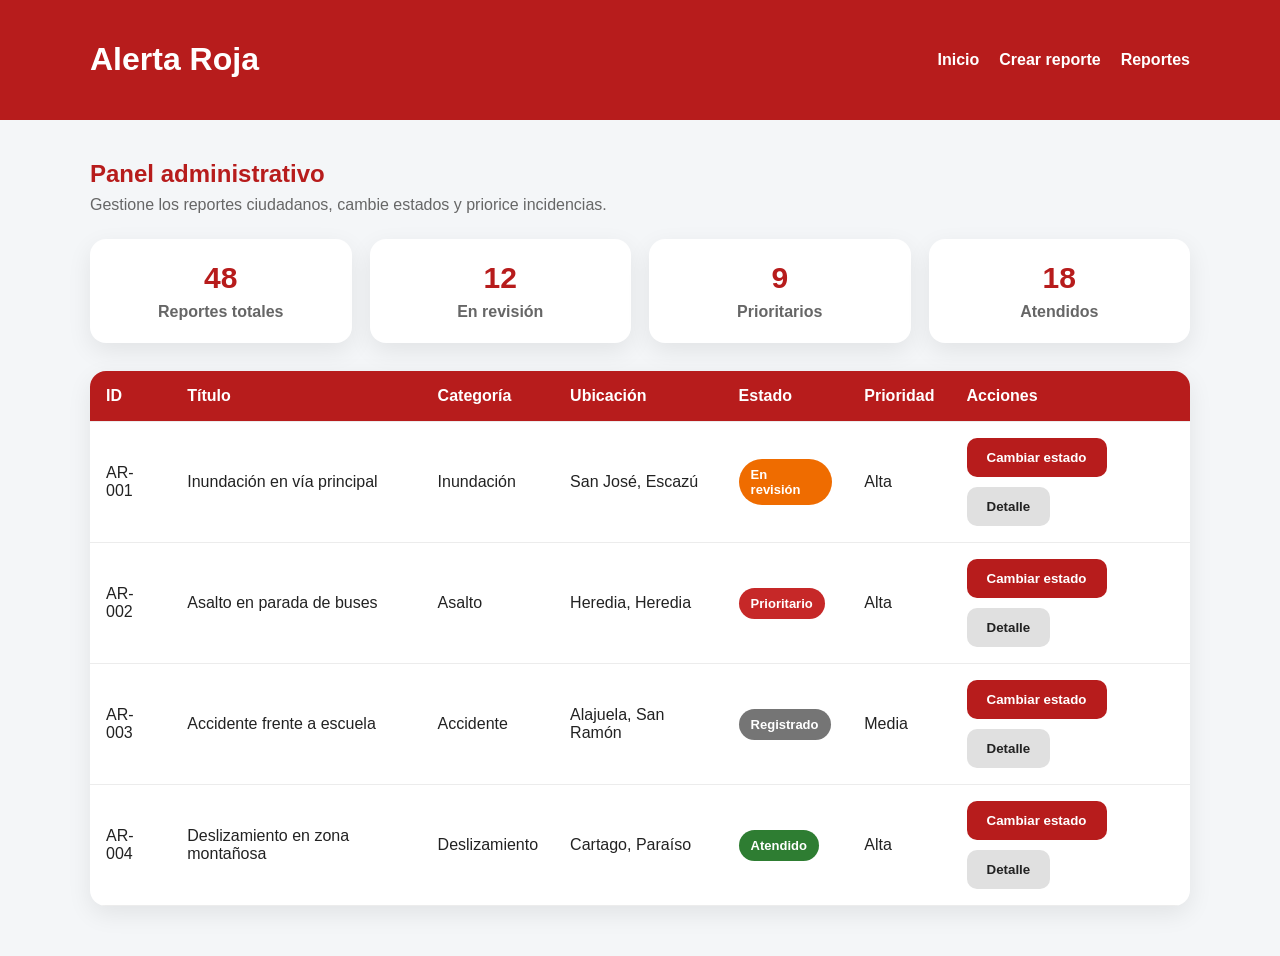
==== html/admin.html @ 3f53b0ff "diseño inicial de administrador" ====
<!DOCTYPE html>
<html lang="es">
<head>
  <meta charset="UTF-8">
  <meta name="viewport" content="width=device-width, initial-scale=1.0">
  <title>Panel Administrador | Alerta Roja</title>
  <link rel="stylesheet" href="../css/estilos.css">
</head>
<body>
  <header class="encabezado">
    <div class="contenedor encabezado-contenido">
      <h1>Alerta Roja</h1>
      <nav>
        <ul class="menu">
          <li><a href="index.html">Inicio</a></li>
          <li><a href="crear-reporte.html">Crear reporte</a></li>
          <li><a href="reportes.html">Reportes</a></li>
        </ul>
      </nav>
    </div>
  </header>

  <main class="contenedor">
    <section class="titulo-pagina">
      <h2>Panel administrativo</h2>
      <p>Gestione los reportes ciudadanos, cambie estados y priorice incidencias.</p>
    </section>

    <section class="panel-admin">
      <div class="resumen-admin">
        <div class="card-resumen">
          <h3>48</h3>
          <p>Reportes totales</p>
        </div>
        <div class="card-resumen">
          <h3>12</h3>
          <p>En revisión</p>
        </div>
        <div class="card-resumen">
          <h3>9</h3>
          <p>Prioritarios</p>
        </div>
        <div class="card-resumen">
          <h3>18</h3>
          <p>Atendidos</p>
        </div>
      </div>

      <div class="tabla-contenedor">
        <table class="tabla-admin">
          <thead>
            <tr>
              <th>ID</th>
              <th>Título</th>
              <th>Categoría</th>
              <th>Ubicación</th>
              <th>Estado</th>
              <th>Prioridad</th>
              <th>Acciones</th>
            </tr>
          </thead>
          <tbody>
            <tr>
              <td>AR-001</td>
              <td>Inundación en vía principal</td>
              <td>Inundación</td>
              <td>San José, Escazú</td>
              <td><span class="badge badge-estado revision">En revisión</span></td>
              <td>Alta</td>
              <td class="acciones-admin">
                <button class="btn btn-principal" type="button">Cambiar estado</button>
                <button class="btn btn-secundario" type="button">Detalle</button>
              </td>
            </tr>
            <tr>
              <td>AR-002</td>
              <td>Asalto en parada de buses</td>
              <td>Asalto</td>
              <td>Heredia, Heredia</td>
              <td><span class="badge badge-estado prioritario">Prioritario</span></td>
              <td>Alta</td>
              <td class="acciones-admin">
                <button class="btn btn-principal" type="button">Cambiar estado</button>
                <button class="btn btn-secundario" type="button">Detalle</button>
              </td>
            </tr>
            <tr>
              <td>AR-003</td>
              <td>Accidente frente a escuela</td>
              <td>Accidente</td>
              <td>Alajuela, San Ramón</td>
              <td><span class="badge badge-estado registrado">Registrado</span></td>
              <td>Media</td>
              <td class="acciones-admin">
                <button class="btn btn-principal" type="button">Cambiar estado</button>
                <button class="btn btn-secundario" type="button">Detalle</button>
              </td>
            </tr>
            <tr>
              <td>AR-004</td>
              <td>Deslizamiento en zona montañosa</td>
              <td>Deslizamiento</td>
              <td>Cartago, Paraíso</td>
              <td><span class="badge badge-estado atendido">Atendido</span></td>
              <td>Alta</td>
              <td class="acciones-admin">
                <button class="btn btn-principal" type="button">Cambiar estado</button>
                <button class="btn btn-secundario" type="button">Detalle</button>
              </td>
            </tr>
          </tbody>
        </table>
      </div>
    </section>
  </main>
</body>
</html>
---- css/estilos.css ----
body {
  margin: 0;
  font-family: Arial, sans-serif;
  background-color: #f4f6f8;
  color: #222;
}

.contenedor {
  width: 90%;
  max-width: 1100px;
  margin: 0 auto;
}

.encabezado {
  background-color: #b71c1c;
  color: white;
  padding: 20px 0;
}

.encabezado-contenido {
  display: flex;
  justify-content: space-between;
  align-items: center;
}

.menu {
  list-style: none;
  display: flex;
  gap: 20px;
  margin: 0;
  padding: 0;
}

.menu a {
  color: white;
  text-decoration: none;
  font-weight: bold;
}

.formulario-seccion {
  background: white;
  margin: 40px auto;
  padding: 30px;
  border-radius: 14px;
  box-shadow: 0 8px 24px rgba(0,0,0,0.08);
}

.titulo-seccion h2 {
  margin-bottom: 10px;
  color: #b71c1c;
}

.titulo-seccion p {
  margin-bottom: 25px;
  color: #666;
}

.formulario-reporte {
  display: flex;
  flex-direction: column;
  gap: 20px;
}

.fila-formulario {
  display: flex;
  gap: 20px;
  flex-wrap: wrap;
}

.grupo-formulario {
  flex: 1;
  display: flex;
  flex-direction: column;
}

.grupo-formulario label {
  margin-bottom: 8px;
  font-weight: bold;
}

.grupo-formulario input,
.grupo-formulario select,
.grupo-formulario textarea {
  padding: 12px;
  border: 1px solid #ccc;
  border-radius: 10px;
  font-size: 15px;
}

.grupo-formulario input:focus,
.grupo-formulario select:focus,
.grupo-formulario textarea:focus {
  outline: none;
  border-color: #b71c1c;
}

.acciones-formulario {
  display: flex;
  gap: 15px;
  flex-wrap: wrap;
}

.btn {
  padding: 12px 20px;
  border-radius: 10px;
  text-decoration: none;
  border: none;
  font-weight: bold;
  cursor: pointer;
}

.btn-principal {
  background-color: #b71c1c;
  color: white;
}

.btn-principal:hover {
  background-color: #8f1717;
}

.btn-secundario {
  background-color: #e0e0e0;
  color: #222;
}

.btn-secundario:hover {
  background-color: #cfcfcf;
}

.titulo-pagina {
  margin: 40px 0 25px;
}

.titulo-pagina h2 {
  margin-bottom: 8px;
  color: #b71c1c;
}

.titulo-pagina p {
  color: #666;
  margin: 0;
}

.filtros-reportes {
  display: grid;
  grid-template-columns: repeat(auto-fit, minmax(220px, 1fr));
  gap: 18px;
  background: #ffffff;
  padding: 24px;
  border-radius: 14px;
  box-shadow: 0 8px 24px rgba(0, 0, 0, 0.08);
  margin-bottom: 30px;
}

.filtro-boton {
  justify-content: end;
}

.contenedor-reportes {
  display: grid;
  gap: 22px;
  margin-bottom: 40px;
}

.tarjeta-reporte {
  background: #ffffff;
  border-radius: 16px;
  padding: 24px;
  box-shadow: 0 8px 24px rgba(0, 0, 0, 0.08);
  border-left: 6px solid #b71c1c;
}

.tarjeta-superior {
  display: flex;
  justify-content: space-between;
  align-items: flex-start;
  gap: 16px;
  flex-wrap: wrap;
}

.tarjeta-superior h3 {
  margin: 10px 0 6px;
  color: #222;
}

.ubicacion {
  margin: 0;
  color: #777;
  font-size: 14px;
}

.descripcion-reporte {
  margin: 18px 0;
  color: #444;
  line-height: 1.6;
}

.meta-reporte {
  display: flex;
  flex-wrap: wrap;
  gap: 18px;
  margin-bottom: 18px;
  color: #555;
  font-size: 14px;
}

.acciones-tarjeta {
  display: flex;
  gap: 12px;
  flex-wrap: wrap;
}

.badge {
  display: inline-block;
  padding: 8px 12px;
  border-radius: 999px;
  font-size: 13px;
  font-weight: bold;
}

.badge-categoria {
  background-color: #fdeaea;
  color: #b71c1c;
}

.badge-estado {
  color: #fff;
}

.badge-estado.registrado {
  background-color: #757575;
}

.badge-estado.revision {
  background-color: #ef6c00;
}

.badge-estado.prioritario {
  background-color: #c62828;
}

.badge-estado.atendido {
  background-color: #2e7d32;
}


.panel-admin {
  margin-bottom: 50px;
}

.resumen-admin {
  display: grid;
  grid-template-columns: repeat(auto-fit, minmax(180px, 1fr));
  gap: 18px;
  margin-bottom: 28px;
}

.card-resumen {
  background: #ffffff;
  padding: 22px;
  border-radius: 16px;
  box-shadow: 0 8px 24px rgba(0, 0, 0, 0.08);
  text-align: center;
}

.card-resumen h3 {
  margin: 0 0 8px;
  font-size: 30px;
  color: #b71c1c;
}

.card-resumen p {
  margin: 0;
  color: #666;
  font-weight: 600;
}

.tabla-contenedor {
  background: #ffffff;
  border-radius: 16px;
  box-shadow: 0 8px 24px rgba(0, 0, 0, 0.08);
  overflow-x: auto;
}

.tabla-admin {
  width: 100%;
  border-collapse: collapse;
  min-width: 900px;
}

.tabla-admin thead {
  background-color: #b71c1c;
  color: #ffffff;
}

.tabla-admin th,
.tabla-admin td {
  padding: 16px;
  text-align: left;
  border-bottom: 1px solid #ececec;
  vertical-align: middle;
}

.tabla-admin tbody tr:hover {
  background-color: #faf3f3;
}

.acciones-admin {
  display: flex;
  gap: 10px;
  flex-wrap: wrap;
}
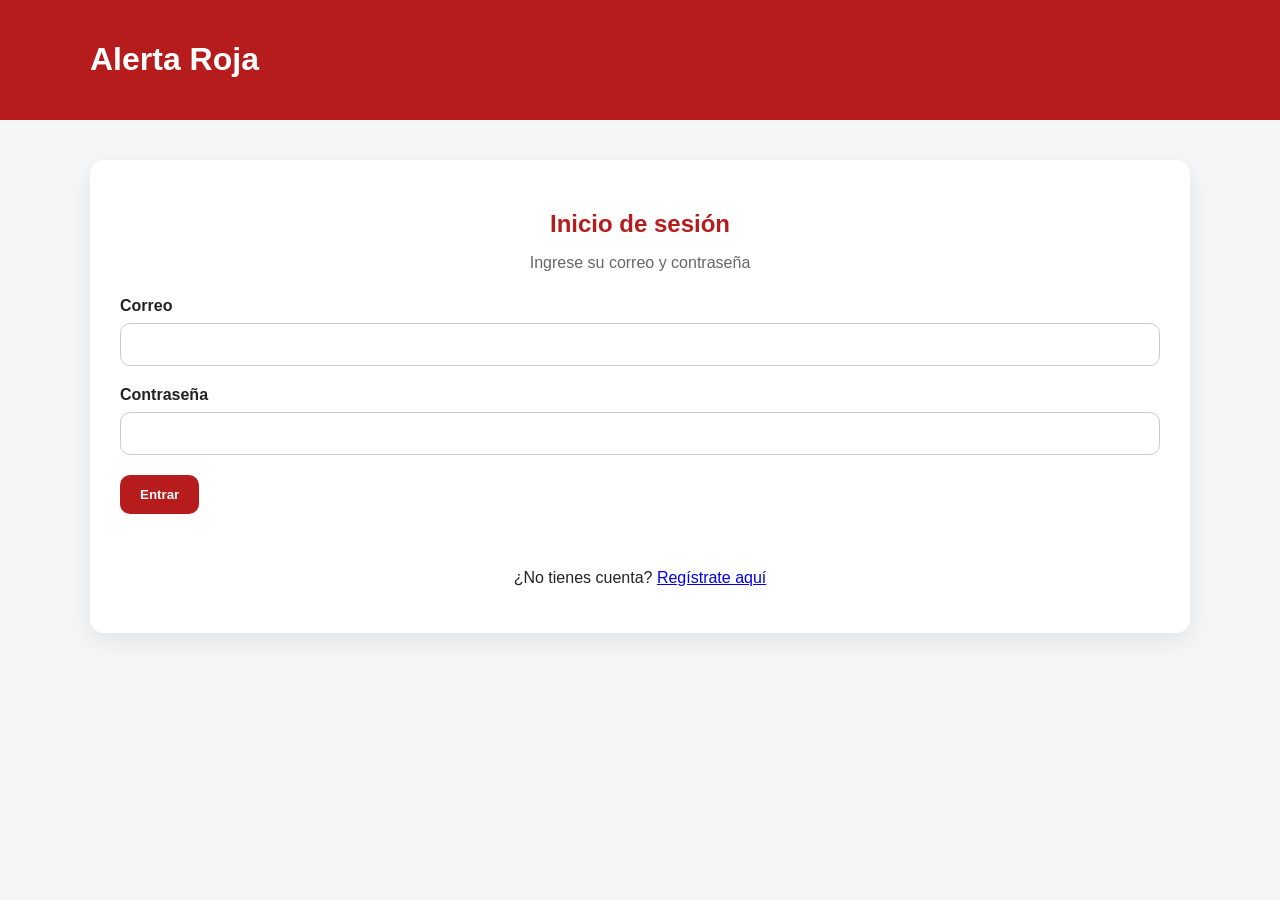
==== commit fd31178d: "Sistema de roles, registros, reportes, funcionalidades finalizadas" ====
--- a/html/admin.html
+++ b/html/admin.html
@@ -3,18 +3,23 @@
 <head>
   <meta charset="UTF-8">
   <meta name="viewport" content="width=device-width, initial-scale=1.0">
-  <title>Panel Administrador | Alerta Roja</title>
+  <title>Panel de Administración | Alerta Roja</title>
   <link rel="stylesheet" href="../css/estilos.css">
 </head>
-<body>
+<body data-admin="true">
+
   <header class="encabezado">
     <div class="contenedor encabezado-contenido">
       <h1>Alerta Roja</h1>
+
       <nav>
         <ul class="menu">
           <li><a href="index.html">Inicio</a></li>
           <li><a href="crear-reporte.html">Crear reporte</a></li>
           <li><a href="reportes.html">Reportes</a></li>
+          <li><a href="admin.html">Admin</a></li>
+          <li><a href="login.html">Login</a></li>
+          <li><a href="registro.html">Registro</a></li>
         </ul>
       </nav>
     </div>
@@ -22,96 +27,87 @@
 
   <main class="contenedor">
     <section class="titulo-pagina">
-      <h2>Panel administrativo</h2>
-      <p>Gestione los reportes ciudadanos, cambie estados y priorice incidencias.</p>
+      <h2>Panel de administración</h2>
+      <p>Espacio exclusivo para la gestión y supervisión de reportes ciudadanos.</p>
     </section>
 
     <section class="panel-admin">
+      <div class="titulo-seccion">
+        <h2>Resumen general</h2>
+        <p>Vista rápida de la actividad del sistema.</p>
+      </div>
+
       <div class="resumen-admin">
         <div class="card-resumen">
-          <h3>48</h3>
-          <p>Reportes totales</p>
+          <h3>📌</h3>
+          <p>Total de reportes</p>
         </div>
+
         <div class="card-resumen">
-          <h3>12</h3>
-          <p>En revisión</p>
+          <h3>⚠️</h3>
+          <p>Reportes prioritarios</p>
         </div>
+
         <div class="card-resumen">
-          <h3>9</h3>
-          <p>Prioritarios</p>
+          <h3>👥</h3>
+          <p>Usuarios registrados</p>
         </div>
+
         <div class="card-resumen">
-          <h3>18</h3>
-          <p>Atendidos</p>
+          <h3>📨</h3>
+          <p>Reportes enviados</p>
         </div>
       </div>
+    </section>
 
-      <div class="tabla-contenedor">
-        <table class="tabla-admin">
-          <thead>
-            <tr>
-              <th>ID</th>
-              <th>Título</th>
-              <th>Categoría</th>
-              <th>Ubicación</th>
-              <th>Estado</th>
-              <th>Prioridad</th>
-              <th>Acciones</th>
-            </tr>
-          </thead>
-          <tbody>
-            <tr>
-              <td>AR-001</td>
-              <td>Inundación en vía principal</td>
-              <td>Inundación</td>
-              <td>San José, Escazú</td>
-              <td><span class="badge badge-estado revision">En revisión</span></td>
-              <td>Alta</td>
-              <td class="acciones-admin">
-                <button class="btn btn-principal" type="button">Cambiar estado</button>
-                <button class="btn btn-secundario" type="button">Detalle</button>
-              </td>
-            </tr>
-            <tr>
-              <td>AR-002</td>
-              <td>Asalto en parada de buses</td>
-              <td>Asalto</td>
-              <td>Heredia, Heredia</td>
-              <td><span class="badge badge-estado prioritario">Prioritario</span></td>
-              <td>Alta</td>
-              <td class="acciones-admin">
-                <button class="btn btn-principal" type="button">Cambiar estado</button>
-                <button class="btn btn-secundario" type="button">Detalle</button>
-              </td>
-            </tr>
-            <tr>
-              <td>AR-003</td>
-              <td>Accidente frente a escuela</td>
-              <td>Accidente</td>
-              <td>Alajuela, San Ramón</td>
-              <td><span class="badge badge-estado registrado">Registrado</span></td>
-              <td>Media</td>
-              <td class="acciones-admin">
-                <button class="btn btn-principal" type="button">Cambiar estado</button>
-                <button class="btn btn-secundario" type="button">Detalle</button>
-              </td>
-            </tr>
-            <tr>
-              <td>AR-004</td>
-              <td>Deslizamiento en zona montañosa</td>
-              <td>Deslizamiento</td>
-              <td>Cartago, Paraíso</td>
-              <td><span class="badge badge-estado atendido">Atendido</span></td>
-              <td>Alta</td>
-              <td class="acciones-admin">
-                <button class="btn btn-principal" type="button">Cambiar estado</button>
-                <button class="btn btn-secundario" type="button">Detalle</button>
-              </td>
-            </tr>
-          </tbody>
-        </table>
+    <section class="panel-admin" style="margin-top:30px;">
+      <div class="titulo-seccion">
+        <h2>Acciones administrativas</h2>
+        <p>Opciones de gestión disponibles para el administrador.</p>
+      </div>
+
+      <div class="resumen-admin">
+        <div class="card-resumen">
+          <h3>🗂️</h3>
+          <p>Revisar reportes registrados</p>
+        </div>
+
+        <div class="card-resumen">
+          <h3>✅</h3>
+          <p>Actualizar estado de reportes</p>
+        </div>
+
+        <div class="card-resumen">
+          <h3>📤</h3>
+          <p>Gestionar envío a instituciones</p>
+        </div>
+
+        <div class="card-resumen">
+          <h3>🔐</h3>
+          <p>Control de acceso por roles</p>
+        </div>
+      </div>
+    </section>
+
+    <section class="panel-admin" style="margin-top:30px; margin-bottom:40px;">
+      <div class="titulo-seccion">
+        <h2>Observación</h2>
+        <p>
+          Este panel está protegido por rol. Solo usuarios con perfil de
+          <strong>Administrador</strong> pueden acceder a esta vista.
+        </p>
       </div>
     </section>
   </main>
+
+  <footer style="background:#222; color:white; padding:25px 0; margin-top:40px;">
+    <div class="contenedor" style="text-align:center;">
+      <p><strong>Alerta Roja</strong></p>
+      <p>Panel administrativo del sistema de reportes ciudadanos.</p>
+      <p>2026</p>
+    </div>
+  </footer>
+
+  <script src="../Js/app.js"></script>
 </body>
 </html>
--- a/css/estilos.css
+++ b/css/estilos.css
@@ -309,4 +309,27 @@
   display: flex;
   gap: 10px;
   flex-wrap: wrap;
-}+}
+
+/*INDEX*/
+.titulo-pagina{
+margin:40px 0 25px;
+text-align:center;
+}
+
+.titulo-pagina h2{
+color:#b71c1c;
+margin-bottom:10px;
+}
+
+.titulo-pagina p{
+color:#666;
+}
+
+.titulo-seccion{
+    text-align: center;
+}
+
+main h2{
+text-align:center;
+}
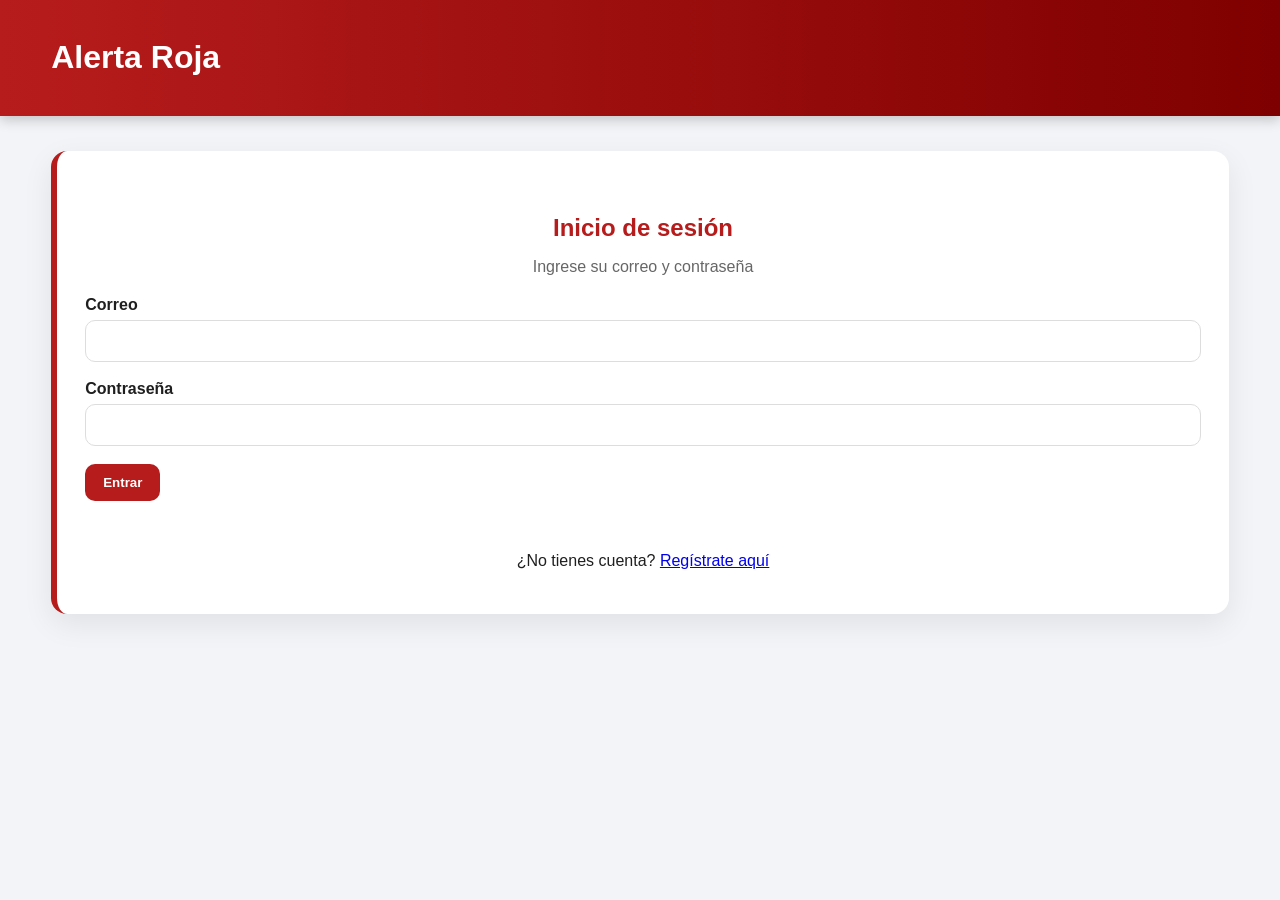
==== commit 2ca82a6b: "Mejora del panel admin y funcionalidades del sistema" ====
--- a/html/admin.html
+++ b/html/admin.html
@@ -38,26 +38,26 @@
       </div>
 
       <div class="resumen-admin">
-        <div class="card-resumen">
-          <h3>📌</h3>
-          <p>Total de reportes</p>
-        </div>
+  <div class="card-resumen">
+    <h3>📌 <span id="totalReportes">0</span></h3>
+    <p>Total de reportes</p>
+  </div>
 
-        <div class="card-resumen">
-          <h3>⚠️</h3>
-          <p>Reportes prioritarios</p>
-        </div>
+  <div class="card-resumen">
+    <h3>⚠️ <span id="reportesPrioritarios">0</span></h3>
+    <p>Reportes prioritarios</p>
+  </div>
 
-        <div class="card-resumen">
-          <h3>👥</h3>
-          <p>Usuarios registrados</p>
-        </div>
+  <div class="card-resumen">
+    <h3>👥 <span id="usuariosRegistrados">0</span></h3>
+    <p>Usuarios registrados</p>
+  </div>
 
-        <div class="card-resumen">
-          <h3>📨</h3>
-          <p>Reportes enviados</p>
-        </div>
-      </div>
+  <div class="card-resumen">
+    <h3>📨 <span id="reportesEnviados">0</span></h3>
+    <p>Reportes enviados</p>
+  </div>
+</div>
     </section>
 
     <section class="panel-admin" style="margin-top:30px;">
--- a/css/estilos.css
+++ b/css/estilos.css
@@ -1,20 +1,30 @@
+/* ========================= */
+/* RESET GENERAL */
+/* ========================= */
 body {
   margin: 0;
-  font-family: Arial, sans-serif;
-  background-color: #f4f6f8;
-  color: #222;
-}
-
+  font-family: 'Arial', sans-serif;
+  background: #f2f4f7;
+  color: #1f1f1f;
+}
+
+/* ========================= */
+/* CONTENEDOR PRINCIPAL */
+/* ========================= */
 .contenedor {
-  width: 90%;
-  max-width: 1100px;
+  width: 92%;
+  max-width: 1200px;
   margin: 0 auto;
 }
 
+/* ========================= */
+/* HEADER ALERTA ROJA */
+/* ========================= */
 .encabezado {
-  background-color: #b71c1c;
-  color: white;
-  padding: 20px 0;
+  background: linear-gradient(90deg, #b71c1c, #7f0000);
+  color: white;
+  padding: 18px 0;
+  box-shadow: 0 4px 12px rgba(0,0,0,0.2);
 }
 
 .encabezado-contenido {
@@ -26,7 +36,7 @@
 .menu {
   list-style: none;
   display: flex;
-  gap: 20px;
+  gap: 18px;
   margin: 0;
   padding: 0;
 }
@@ -34,36 +44,55 @@
 .menu a {
   color: white;
   text-decoration: none;
-  font-weight: bold;
-}
-
+  font-weight: 600;
+  transition: 0.2s;
+}
+
+.menu a:hover {
+  opacity: 0.8;
+}
+
+/* ========================= */
+/* TITULOS */
+/* ========================= */
+.titulo-pagina,
+.titulo-seccion {
+  text-align: center;
+  margin: 35px 0 20px;
+}
+
+.titulo-pagina h2,
+.titulo-seccion h2 {
+  color: #b71c1c;
+  margin-bottom: 8px;
+}
+
+.titulo-pagina p,
+.titulo-seccion p {
+  color: #666;
+}
+
+/* ========================= */
+/* FORMULARIOS */
+/* ========================= */
 .formulario-seccion {
-  background: white;
-  margin: 40px auto;
-  padding: 30px;
-  border-radius: 14px;
-  box-shadow: 0 8px 24px rgba(0,0,0,0.08);
-}
-
-.titulo-seccion h2 {
-  margin-bottom: 10px;
-  color: #b71c1c;
-}
-
-.titulo-seccion p {
-  margin-bottom: 25px;
-  color: #666;
+  background: #fff;
+  margin: 35px auto;
+  padding: 28px;
+  border-radius: 16px;
+  box-shadow: 0 10px 30px rgba(0,0,0,0.08);
+  border-left: 6px solid #b71c1c;
 }
 
 .formulario-reporte {
   display: flex;
   flex-direction: column;
-  gap: 20px;
+  gap: 18px;
 }
 
 .fila-formulario {
   display: flex;
-  gap: 20px;
+  gap: 18px;
   flex-wrap: wrap;
 }
 
@@ -74,212 +103,163 @@
 }
 
 .grupo-formulario label {
-  margin-bottom: 8px;
-  font-weight: bold;
+  margin-bottom: 6px;
+  font-weight: 600;
 }
 
 .grupo-formulario input,
 .grupo-formulario select,
 .grupo-formulario textarea {
   padding: 12px;
-  border: 1px solid #ccc;
+  border: 1px solid #ddd;
   border-radius: 10px;
-  font-size: 15px;
+  font-size: 14px;
+  transition: 0.2s;
 }
 
 .grupo-formulario input:focus,
 .grupo-formulario select:focus,
 .grupo-formulario textarea:focus {
+  border-color: #b71c1c;
   outline: none;
-  border-color: #b71c1c;
-}
-
-.acciones-formulario {
-  display: flex;
-  gap: 15px;
-  flex-wrap: wrap;
-}
-
+  box-shadow: 0 0 0 3px rgba(183,28,28,0.15);
+}
+
+/* ========================= */
+/* BOTONES */
+/* ========================= */
 .btn {
-  padding: 12px 20px;
+  padding: 11px 18px;
   border-radius: 10px;
-  text-decoration: none;
   border: none;
-  font-weight: bold;
   cursor: pointer;
+  font-weight: 600;
+  transition: 0.2s;
 }
 
 .btn-principal {
-  background-color: #b71c1c;
+  background: #b71c1c;
   color: white;
 }
 
 .btn-principal:hover {
-  background-color: #8f1717;
+  background: #7f0000;
 }
 
 .btn-secundario {
-  background-color: #e0e0e0;
+  background: #e0e0e0;
   color: #222;
 }
 
 .btn-secundario:hover {
-  background-color: #cfcfcf;
-}
-
-.titulo-pagina {
-  margin: 40px 0 25px;
-}
-
-.titulo-pagina h2 {
-  margin-bottom: 8px;
-  color: #b71c1c;
-}
-
-.titulo-pagina p {
-  color: #666;
-  margin: 0;
-}
-
+  background: #cfcfcf;
+}
+
+/* ========================= */
+/* FILTROS */
+/* ========================= */
 .filtros-reportes {
   display: grid;
   grid-template-columns: repeat(auto-fit, minmax(220px, 1fr));
-  gap: 18px;
-  background: #ffffff;
-  padding: 24px;
-  border-radius: 14px;
-  box-shadow: 0 8px 24px rgba(0, 0, 0, 0.08);
-  margin-bottom: 30px;
-}
-
-.filtro-boton {
-  justify-content: end;
-}
-
+  gap: 16px;
+  background: #fff;
+  padding: 22px;
+  border-radius: 16px;
+  box-shadow: 0 8px 25px rgba(0,0,0,0.06);
+  margin-bottom: 25px;
+}
+
+/* ========================= */
+/* CARDS REPORTES */
+/* ========================= */
 .contenedor-reportes {
   display: grid;
-  gap: 22px;
+  gap: 18px;
   margin-bottom: 40px;
 }
 
 .tarjeta-reporte {
-  background: #ffffff;
+  background: #fff;
   border-radius: 16px;
-  padding: 24px;
-  box-shadow: 0 8px 24px rgba(0, 0, 0, 0.08);
-  border-left: 6px solid #b71c1c;
-}
-
-.tarjeta-superior {
+  padding: 22px;
+  box-shadow: 0 8px 25px rgba(0,0,0,0.06);
+  border-left: 5px solid #b71c1c;
+  transition: 0.2s;
+}
+
+.tarjeta-reporte:hover {
+  transform: translateY(-2px);
+}
+
+.tarjeta-header {
   display: flex;
   justify-content: space-between;
-  align-items: flex-start;
-  gap: 16px;
-  flex-wrap: wrap;
-}
-
-.tarjeta-superior h3 {
-  margin: 10px 0 6px;
-  color: #222;
-}
-
-.ubicacion {
+  align-items: center;
+  gap: 10px;
+}
+
+.tarjeta-reporte h3 {
   margin: 0;
-  color: #777;
-  font-size: 14px;
 }
 
 .descripcion-reporte {
-  margin: 18px 0;
-  color: #444;
-  line-height: 1.6;
-}
-
-.meta-reporte {
-  display: flex;
-  flex-wrap: wrap;
-  gap: 18px;
-  margin-bottom: 18px;
+  margin: 14px 0;
   color: #555;
-  font-size: 14px;
-}
-
-.acciones-tarjeta {
-  display: flex;
-  gap: 12px;
-  flex-wrap: wrap;
-}
-
+  line-height: 1.5;
+}
+
+/* ========================= */
+/* BADGES ESTADO */
+/* ========================= */
 .badge {
-  display: inline-block;
-  padding: 8px 12px;
+  padding: 6px 10px;
   border-radius: 999px;
-  font-size: 13px;
+  font-size: 12px;
   font-weight: bold;
-}
-
-.badge-categoria {
-  background-color: #fdeaea;
-  color: #b71c1c;
-}
-
-.badge-estado {
-  color: #fff;
-}
-
-.badge-estado.registrado {
-  background-color: #757575;
-}
-
-.badge-estado.revision {
-  background-color: #ef6c00;
-}
-
-.badge-estado.prioritario {
-  background-color: #c62828;
-}
-
-.badge-estado.atendido {
-  background-color: #2e7d32;
-}
-
-
+  color: white;
+}
+
+.registrado { background: #757575; }
+.revision { background: #ef6c00; }
+.prioritario { background: #c62828; }
+.atendido { background: #2e7d32; }
+
+/* ========================= */
+/* ADMIN PANEL */
+/* ========================= */
 .panel-admin {
-  margin-bottom: 50px;
+  margin-bottom: 40px;
 }
 
 .resumen-admin {
   display: grid;
   grid-template-columns: repeat(auto-fit, minmax(180px, 1fr));
-  gap: 18px;
-  margin-bottom: 28px;
+  gap: 16px;
+  margin-bottom: 20px;
 }
 
 .card-resumen {
-  background: #ffffff;
-  padding: 22px;
-  border-radius: 16px;
-  box-shadow: 0 8px 24px rgba(0, 0, 0, 0.08);
+  background: #fff;
+  padding: 20px;
+  border-radius: 14px;
   text-align: center;
+  box-shadow: 0 8px 25px rgba(0,0,0,0.06);
 }
 
 .card-resumen h3 {
-  margin: 0 0 8px;
-  font-size: 30px;
   color: #b71c1c;
-}
-
-.card-resumen p {
+  font-size: 28px;
   margin: 0;
-  color: #666;
-  font-weight: 600;
-}
-
+}
+
+/* ========================= */
+/* TABLA ADMIN */
+/* ========================= */
 .tabla-contenedor {
-  background: #ffffff;
-  border-radius: 16px;
-  box-shadow: 0 8px 24px rgba(0, 0, 0, 0.08);
+  background: #fff;
+  border-radius: 14px;
   overflow-x: auto;
+  box-shadow: 0 8px 25px rgba(0,0,0,0.06);
 }
 
 .tabla-admin {
@@ -289,47 +269,50 @@
 }
 
 .tabla-admin thead {
-  background-color: #b71c1c;
-  color: #ffffff;
+  background: #b71c1c;
+  color: white;
 }
 
 .tabla-admin th,
 .tabla-admin td {
-  padding: 16px;
-  text-align: left;
-  border-bottom: 1px solid #ececec;
-  vertical-align: middle;
-}
-
-.tabla-admin tbody tr:hover {
-  background-color: #faf3f3;
-}
-
-.acciones-admin {
-  display: flex;
-  gap: 10px;
-  flex-wrap: wrap;
-}
-
-/*INDEX*/
-.titulo-pagina{
-margin:40px 0 25px;
-text-align:center;
-}
-
-.titulo-pagina h2{
-color:#b71c1c;
-margin-bottom:10px;
-}
-
-.titulo-pagina p{
-color:#666;
-}
-
-.titulo-seccion{
-    text-align: center;
-}
-
-main h2{
-text-align:center;
-}
+  padding: 14px;
+  border-bottom: 1px solid #eee;
+}
+
+/* ========================= */
+/* TIMELINE LIMPIO */
+/* ========================= */
+.contenedor-reportes {
+  position: relative;
+  padding-left: 90px;
+}
+
+.contenedor-reportes::before {
+  content: "";
+  position: absolute;
+  left: 30px;
+  top: 0;
+  bottom: 0;
+  width: 3px;
+  background: #ddd;
+}
+
+.timeline-item {
+  position: relative;
+}
+
+.timeline-icon {
+  position: absolute;
+  left: -85px;
+  top: 40px;
+  width: 42px;
+  height: 42px;
+  border-radius: 50%;
+  background: #b71c1c;
+  display: flex;
+  align-items: center;
+  justify-content: center;
+  color: white;
+  font-weight: bold;
+  z-index: 2;
+}
